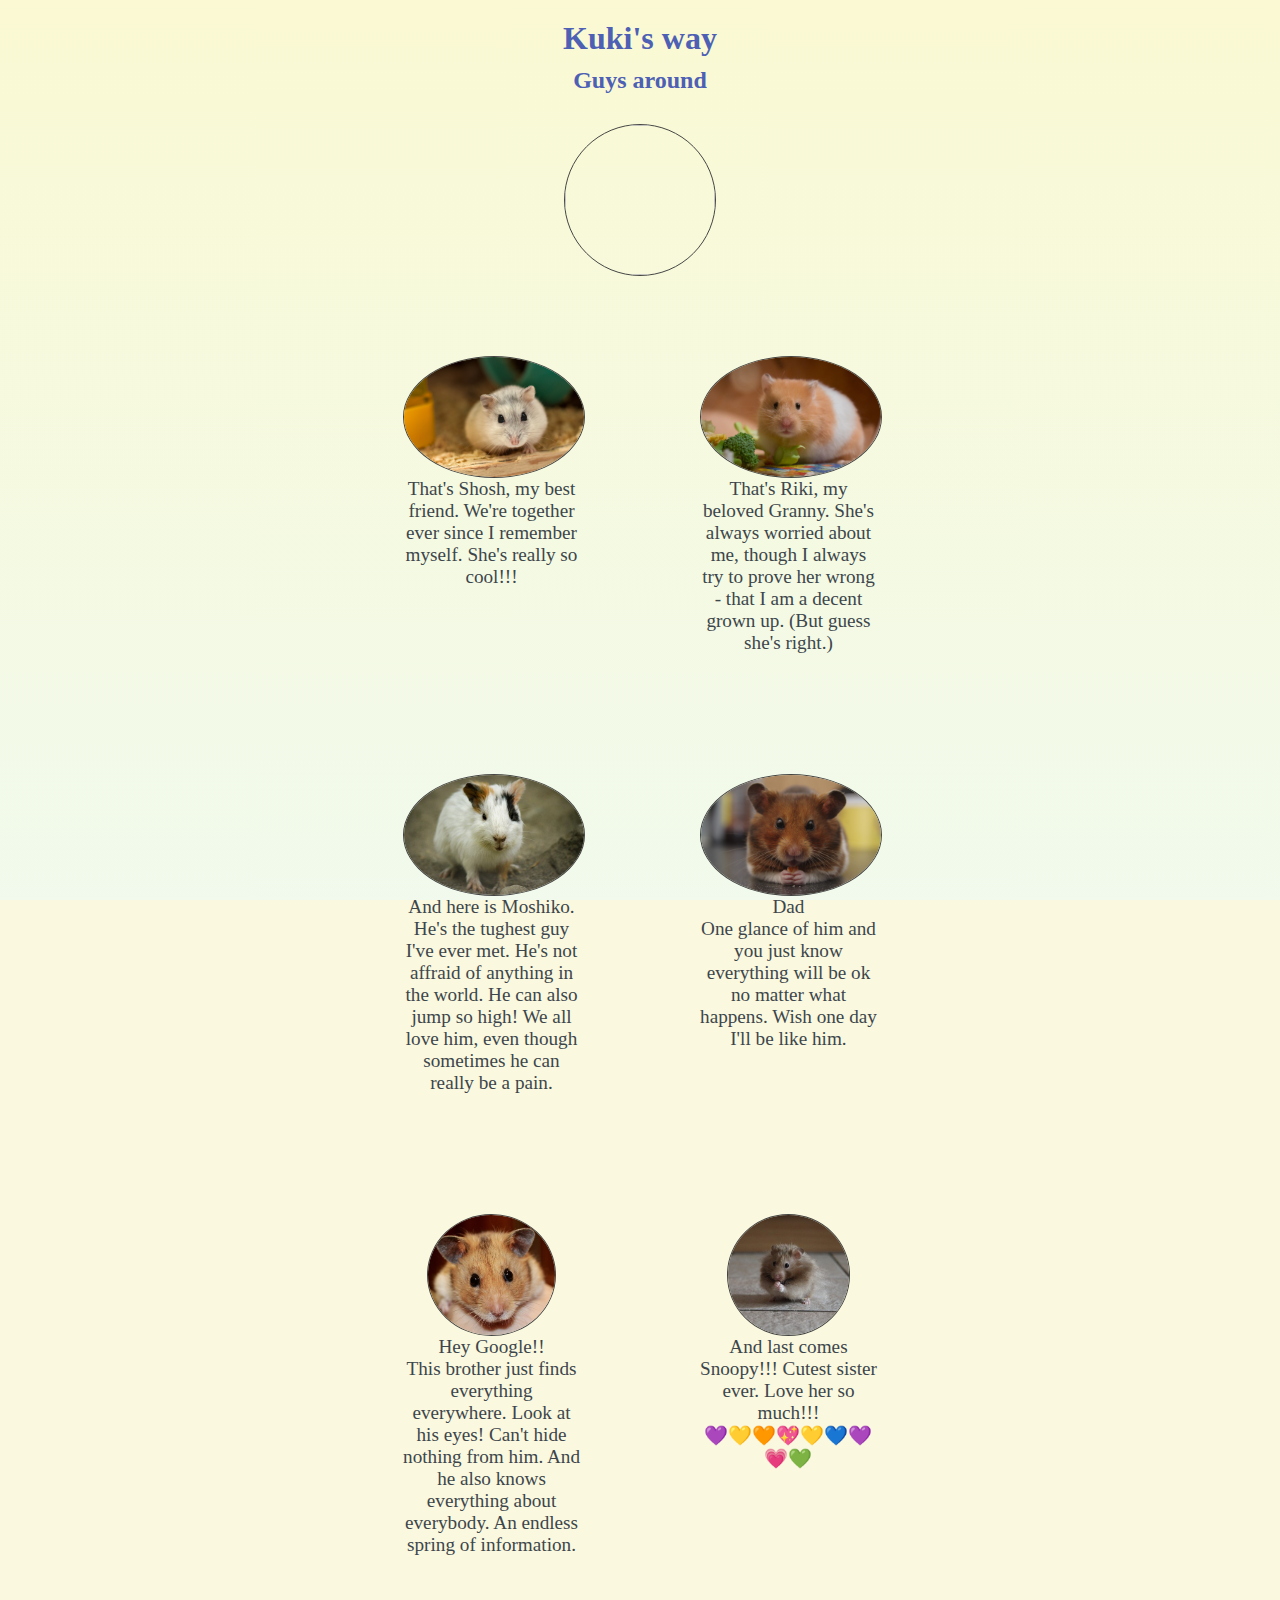
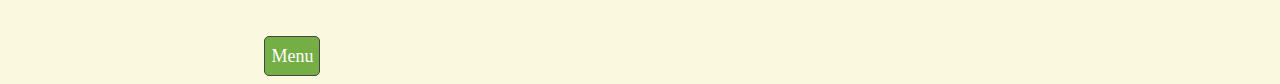
==== guys_around.html @ f985d189 "Add files via upload" ====
<html>

<head>
    <title>Guys around</title>
    <link rel="stylesheet" href="styles.css">
</head>

<body>
    <h1><span>Kuki's way</span></h1>
    <h2>Guys around</h2>
    <img class="home" src="https://cdn.pixabay.com/photo/2018/12/16/16/48/hamster-3878853_960_720.jpg" />
    <div id="guys">
        <div id="guy">
            <img class="navigation" src="img/hamster.jpg" />
            </br>
            That's <span>Shosh</span>, my best friend. We're together ever since I remember myself. She's really so
            cool!!!</a>
        </div>
        <div id="guy">
            <img class="navigation" src="img/cute-3161014_960_720.jpg" />
            </br>
            That's <span>Riki</span>, my beloved Granny. She's always worried about me, though I always try to prove her
            wrong - that I am a decent grown up. (But guess she's right.)</a>
        </div>
        <div id="guy">
            <img class="navigation" src="img/cousin2.jpg" />
            </br>
            And here is <span>Moshiko</span>. He's the tughest guy I've ever met. He's not affraid of anything in the
            world. He can also jump so high! We all love him, even though sometimes he can really be a pain.</a>
        </div>
        <div id="guy">
            <img class="navigation" src="img/dad.jpg" />
            </br>
            <span>Dad</span></br> One glance of him and you just know everything will be ok no matter what happens.
            Wish one day I'll be like him.</a>
        </div>
        <div id="guy">
            <img class="navigation" src="img/broth1.jpg" />
            </br>
            Hey <span>Google</span>!!</br>
            This brother just finds everything everywhere. Look at his eyes! Can't hide nothing
            from him. And he also knows everything about everybody. An endless spring of information.</a>
        </div>
        <div id="guy">
            <img class="navigation" src="img/cousin1.jpg" />
            </br>
            And last comes <span>Snoopy</span>!!! Cutest sister ever. Love her so much!!! </br>
            💜💛🧡💖💛💙💜💗💚</a>
        </div>
    </div>
    <button class="back"> <a class="button" href="menu.html">Menu</a> </button>
</body>

</html>
---- styles.css ----
body {
    /* min-width: 80%; */
    background-color: rgb(250, 248, 223);
    background-image: linear-gradient(rgba(250, 250, 199, 0.5), rgba(228, 252, 255, 0.411)),
        url(https://cdn.pixabay.com/photo/2018/02/15/14/37/paper-3155438_960_720.jpg);
    text-align: center;
    margin-top: 20px;
    background-repeat: no-repeat;
    background-attachment: fixed;
    background-position: center;
    font-family: cursive;
    color: rgb(61, 70, 75);

}

h1 {
    color: rgb(77, 96, 180);
    margin: 10px;
}

h2 {
    color: rgb(77, 96, 180);
    margin: 10px;
}

.home {
    font-size: larger;
    height: 150px;
    border: 1px solid rgb(69, 70, 68);
    border-radius: 50%;
    margin: 20px;
}

.note {
    margin: auto;
    font-size: large;
    padding: 12px;
    border: 1px solid rgb(69, 70, 68);
    background-color: #c2fdff54;
    border-radius: 50%;
    width: 400px;
}

span:hover {
    font: bolder;
    color: crimson;
}

button {
    color: #FFFFFF;
    border-radius: 50%;
    border: 1px solid rgb(69, 70, 68);
    margin-top: 20px;
    height: 50px;
    width: 145px;
    background-color: rgba(65, 146, 11, 0.726);
    font-family: cursive;
}

button:hover {
    font-size: large;
    background-color: rgba(255, 30, 30, 0.835);
    cursor: pointer;
}

.button {
    color: #FFFFFF;
}

.back {
    margin-right: 55%;
    border-radius: 5px;
    height: 40px;
    width: fit-content;
    font-size: large;
    background-color: rgba(65, 146, 11, 0.726);

}

a {
    text-decoration: none;
    color: #FFFFFF;
}

a.choise {
    color: rgb(61, 70, 75);
    font-size: larger;
}

a.choise:hover {
    color: crimson;
    font-weight: bolder;
}

.menu {
    display: flex;
    width: 40%;
    margin: auto;
    align-items: flex-end;
    flex-direction: row;
    justify-content: space-around;
}

.navigation {
    border: 1px solid rgb(69, 70, 68);
    height: 120px;
    border-radius: 50%;
    /* margin-left: 20px; */
}

#guys {
    display: flex;
    flex-wrap: wrap;
    flex-direction: row;
    justify-content: center;
    align-items: flex-start;
    width: 70%;
    margin: auto;
    font-size: larger;
}

#guy {

    /*align-items: flex-start; */
    /* margin: auto; */
    width: 20%;
    min-width: 100px;
    text-align: center;
    margin: 50px;
    padding: 10px;
}

#food {
    width: 70%;
    height: fit-content;
    display: inline;
    /* flex-wrap: wrap; */
    justify-content: center;
    align-content: space-around;
    /* border-radius: 50%;
    border: 1px solid rgb(69, 70, 68); */
}

.food {
    display: flex;
    flex-wrap: wrap;
    flex-direction: row;
    display: inline;
    border-radius: 50%;
    border: 1px solid rgb(69, 70, 68);
    height: 80px;
}

.staff {
    font-size: x-large;
    font-weight: bold;
}

.narrow {
    width: 30%;
    min-width: 100px;
    margin: auto;
    padding: 20px;
}
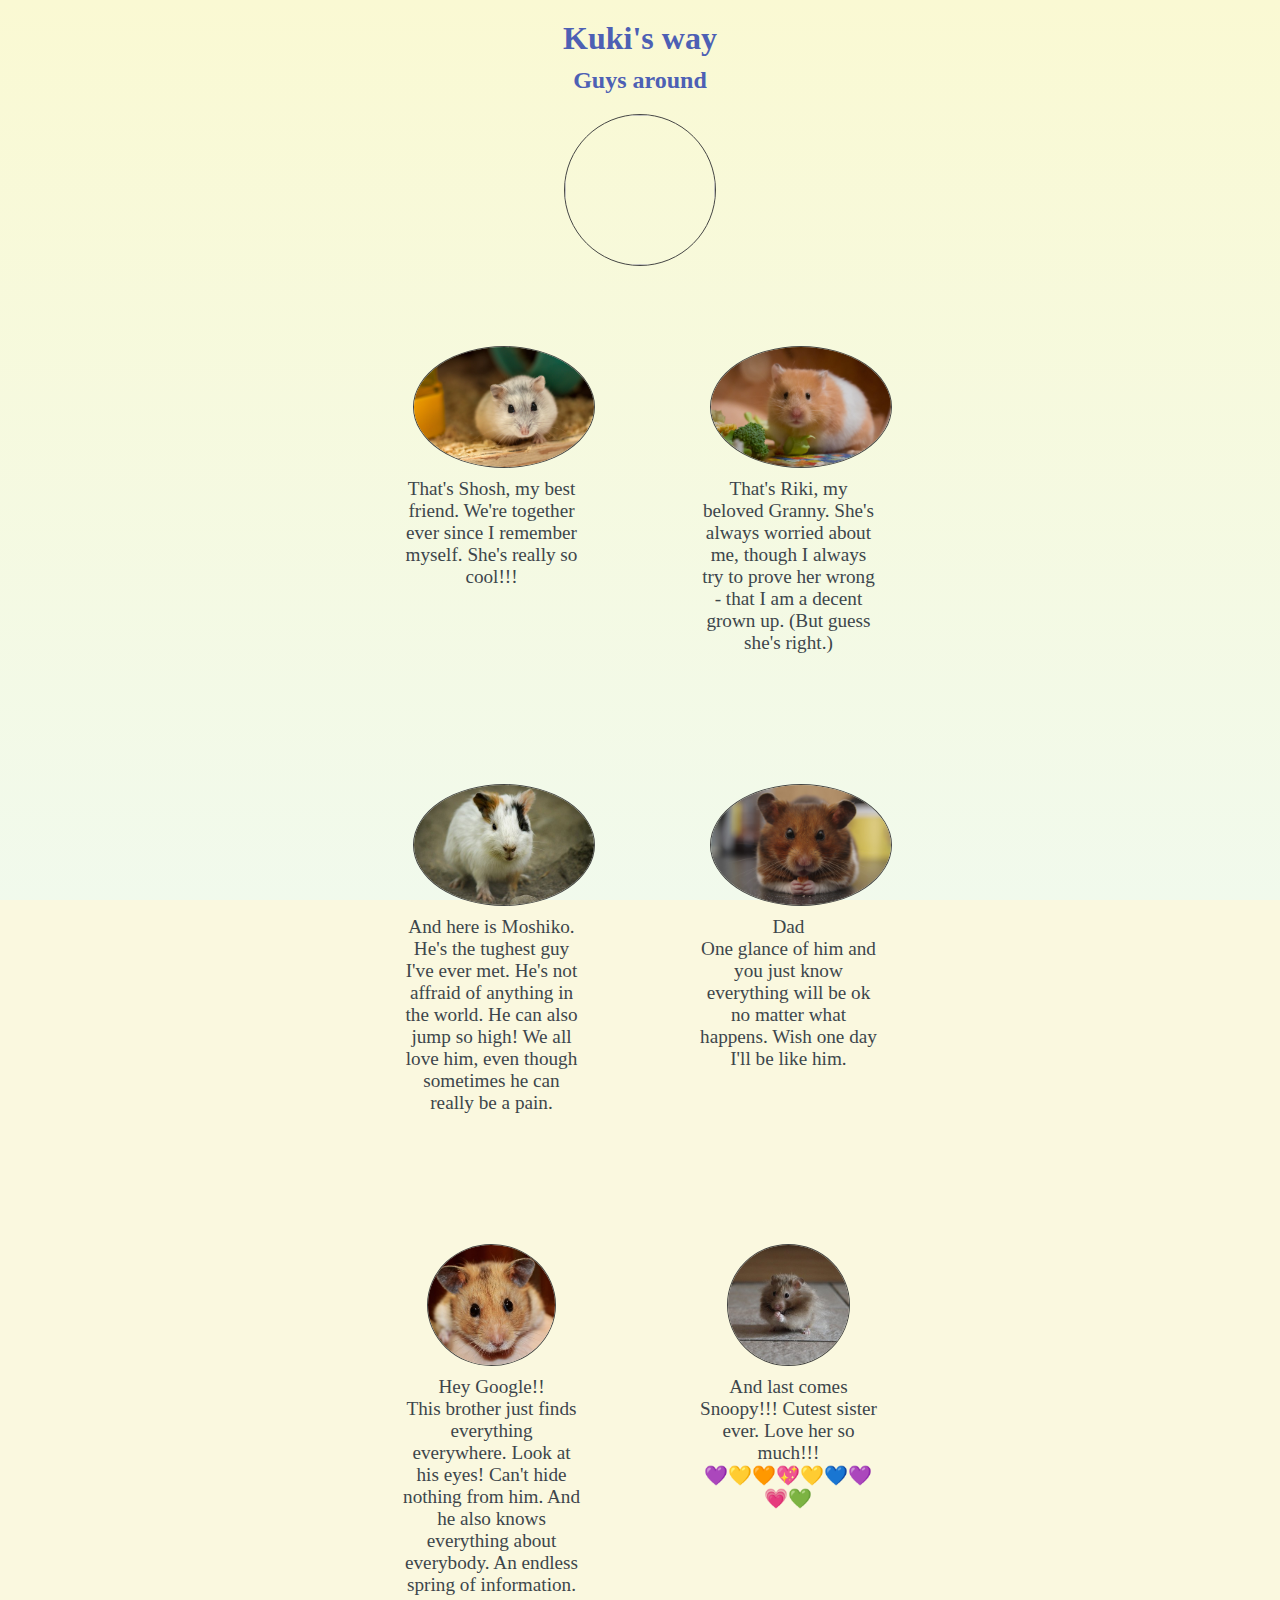
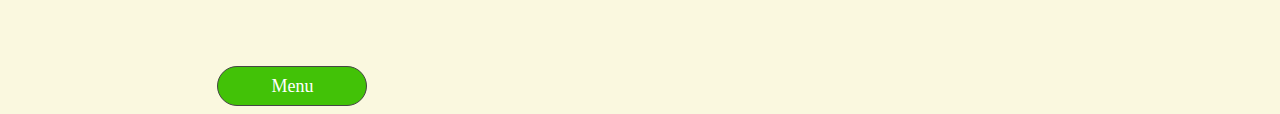
==== commit da09005a: "Add files via upload" ====
--- a/guys_around.html
+++ b/guys_around.html
@@ -1,6 +1,8 @@
 <html>
 
 <head>
+    <meta charset="utf-8">
+    <meta name="viewport" content="width=device-width, initial-scale=1">
     <title>Guys around</title>
     <link rel="stylesheet" href="styles.css">
 </head>
--- a/styles.css
+++ b/styles.css
@@ -1,11 +1,9 @@
 body {
-    /* min-width: 80%; */
     background-color: rgb(250, 248, 223);
     background-image: linear-gradient(rgba(250, 250, 199, 0.5), rgba(228, 252, 255, 0.411)),
         url(https://cdn.pixabay.com/photo/2018/02/15/14/37/paper-3155438_960_720.jpg);
     text-align: center;
     margin-top: 20px;
-    background-repeat: no-repeat;
     background-attachment: fixed;
     background-position: center;
     font-family: cursive;
@@ -23,12 +21,19 @@
     margin: 10px;
 }
 
+h2:hover{
+    cursor:context-menu;
+}
+
+div:hover {
+    cursor:context-menu;
+}
+
 .home {
-    font-size: larger;
     height: 150px;
     border: 1px solid rgb(69, 70, 68);
     border-radius: 50%;
-    margin: 20px;
+    margin: 10px;
 }
 
 .note {
@@ -44,22 +49,23 @@
 span:hover {
     font: bolder;
     color: crimson;
+    cursor:context-menu;
 }
 
 button {
     color: #FFFFFF;
     border-radius: 50%;
     border: 1px solid rgb(69, 70, 68);
-    margin-top: 20px;
+    margin-top: 10px;
     height: 50px;
     width: 145px;
-    background-color: rgba(65, 146, 11, 0.726);
+    background-color: rgb(66, 194, 7);
     font-family: cursive;
 }
 
 button:hover {
     font-size: large;
-    background-color: rgba(255, 30, 30, 0.835);
+    background-color: rgb(54, 159, 6);
     cursor: pointer;
 }
 
@@ -69,12 +75,10 @@
 
 .back {
     margin-right: 55%;
-    border-radius: 5px;
+    border-radius: 20px;
     height: 40px;
-    width: fit-content;
+    width: 150px;
     font-size: large;
-    background-color: rgba(65, 146, 11, 0.726);
-
 }
 
 a {
@@ -105,7 +109,7 @@
     border: 1px solid rgb(69, 70, 68);
     height: 120px;
     border-radius: 50%;
-    /* margin-left: 20px; */
+    margin: 10px;
 }
 
 #guys {
@@ -120,9 +124,6 @@
 }
 
 #guy {
-
-    /*align-items: flex-start; */
-    /* margin: auto; */
     width: 20%;
     min-width: 100px;
     text-align: center;
@@ -134,11 +135,8 @@
     width: 70%;
     height: fit-content;
     display: inline;
-    /* flex-wrap: wrap; */
     justify-content: center;
     align-content: space-around;
-    /* border-radius: 50%;
-    border: 1px solid rgb(69, 70, 68); */
 }
 
 .food {
